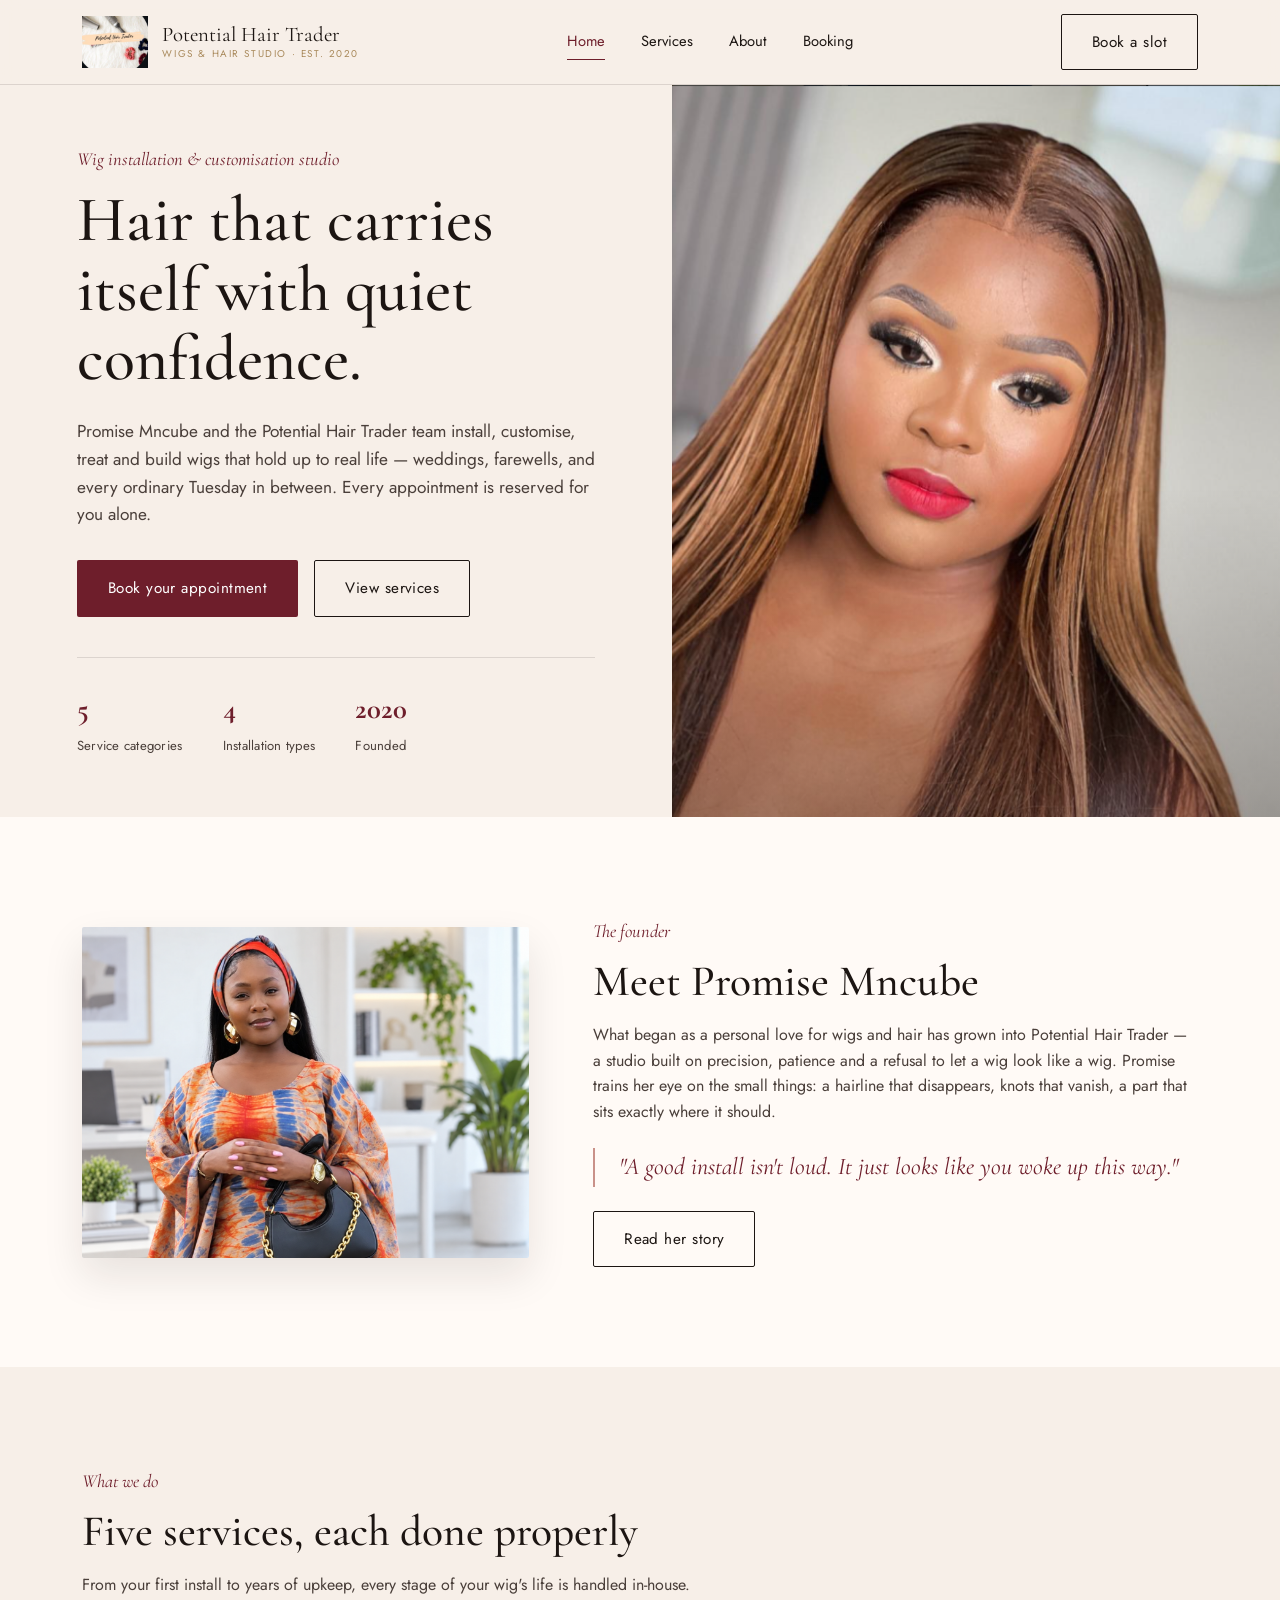
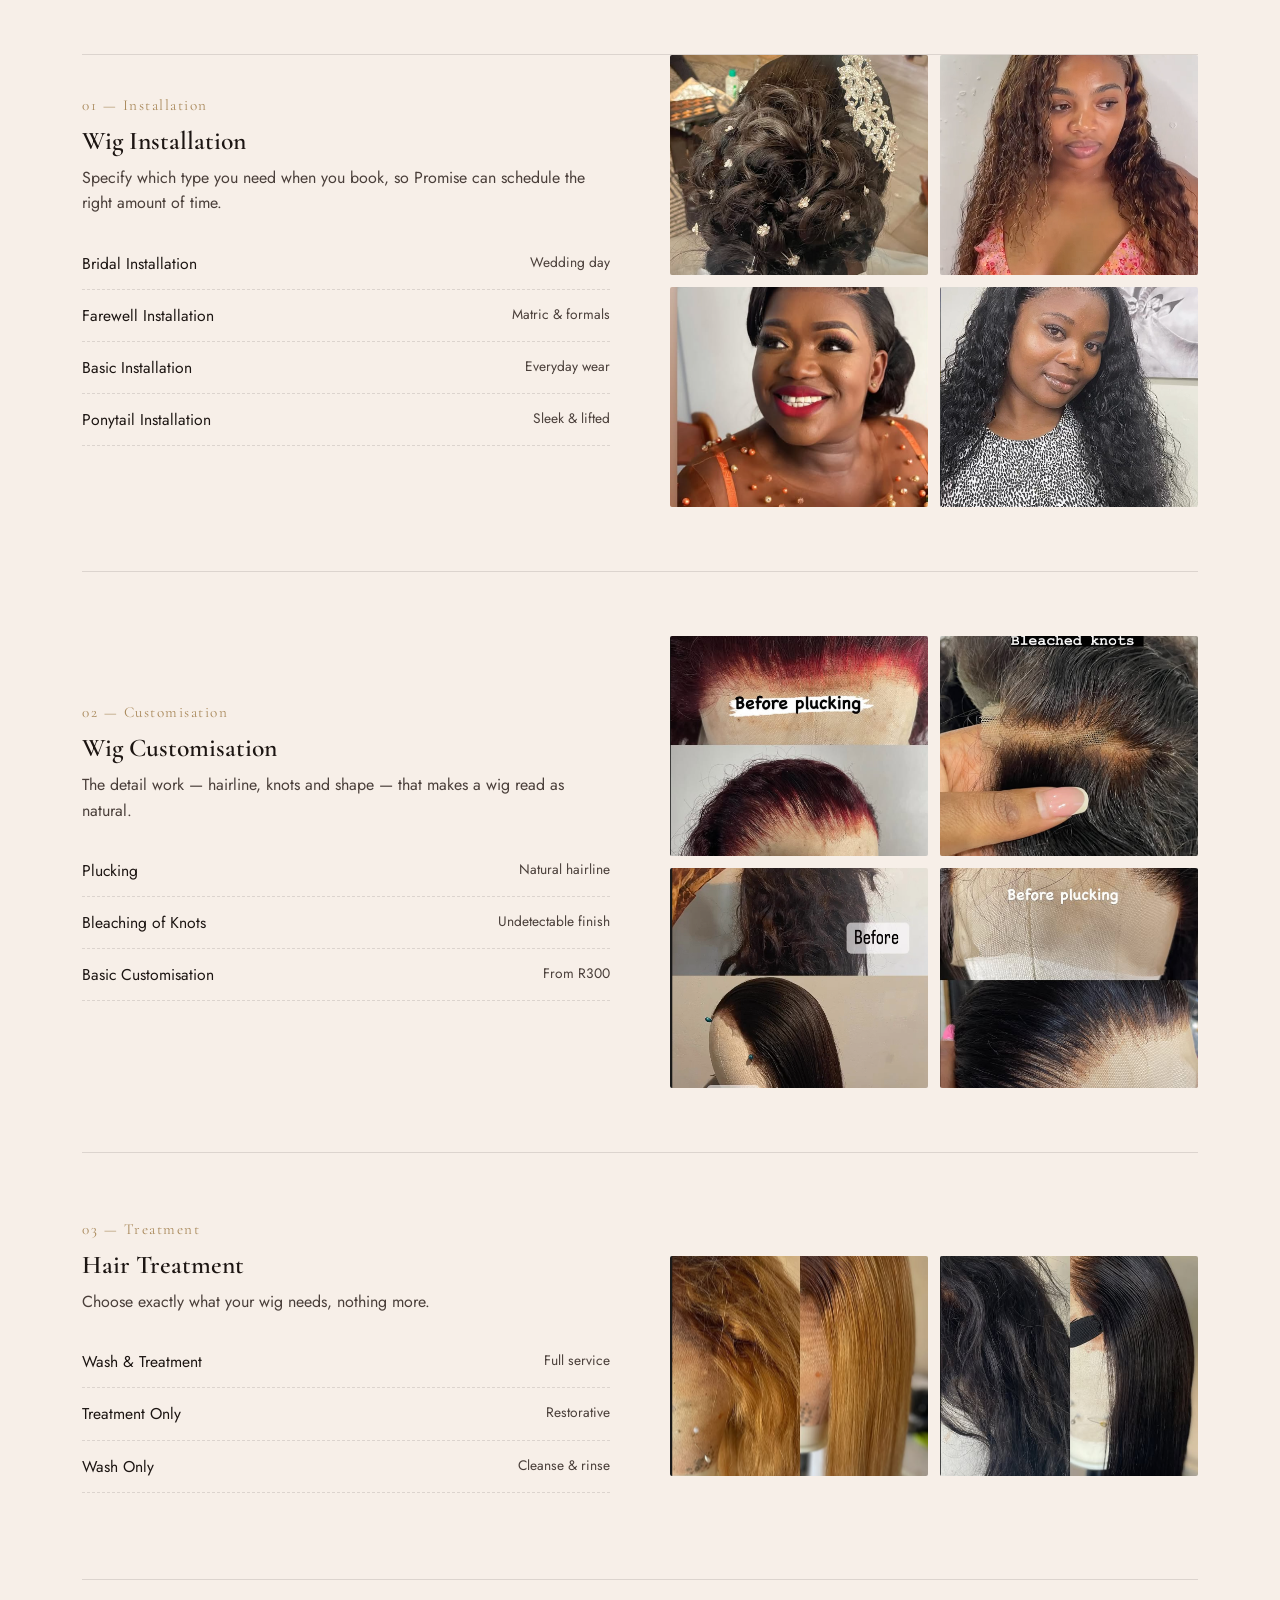
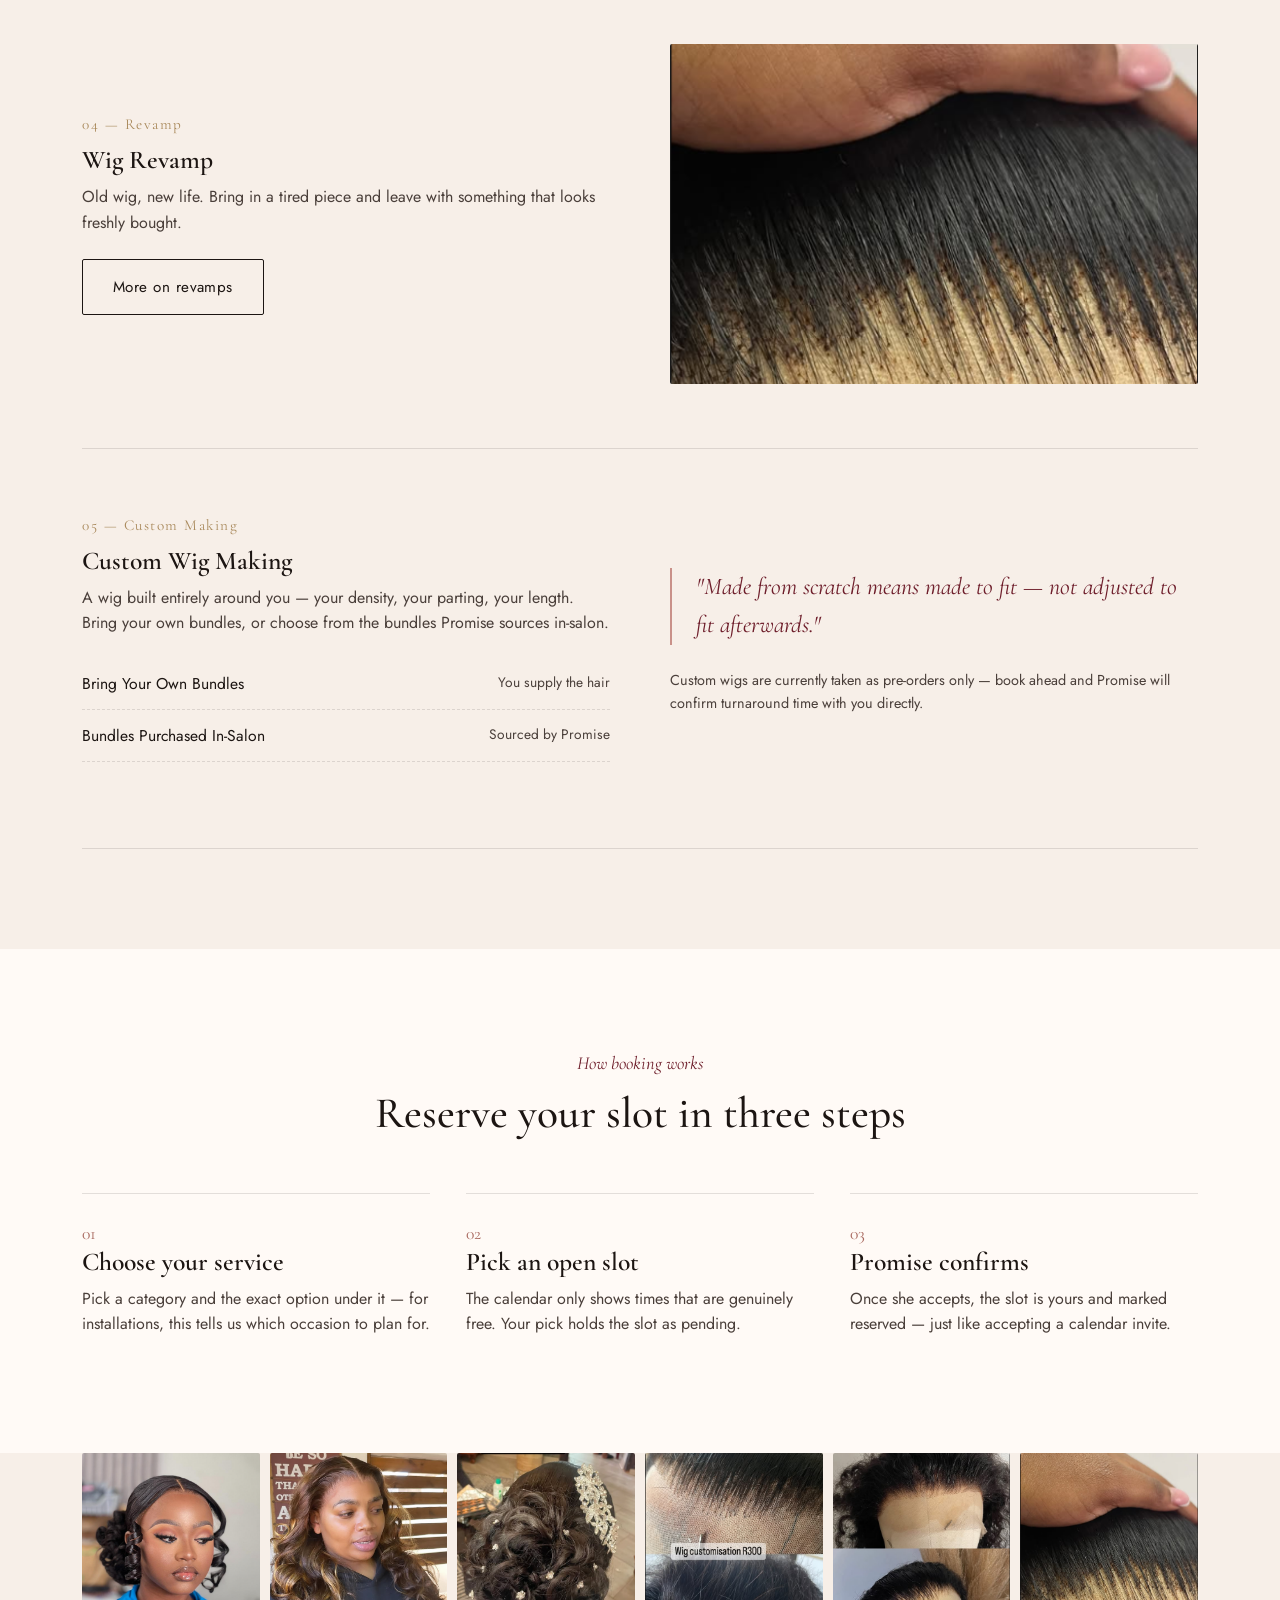
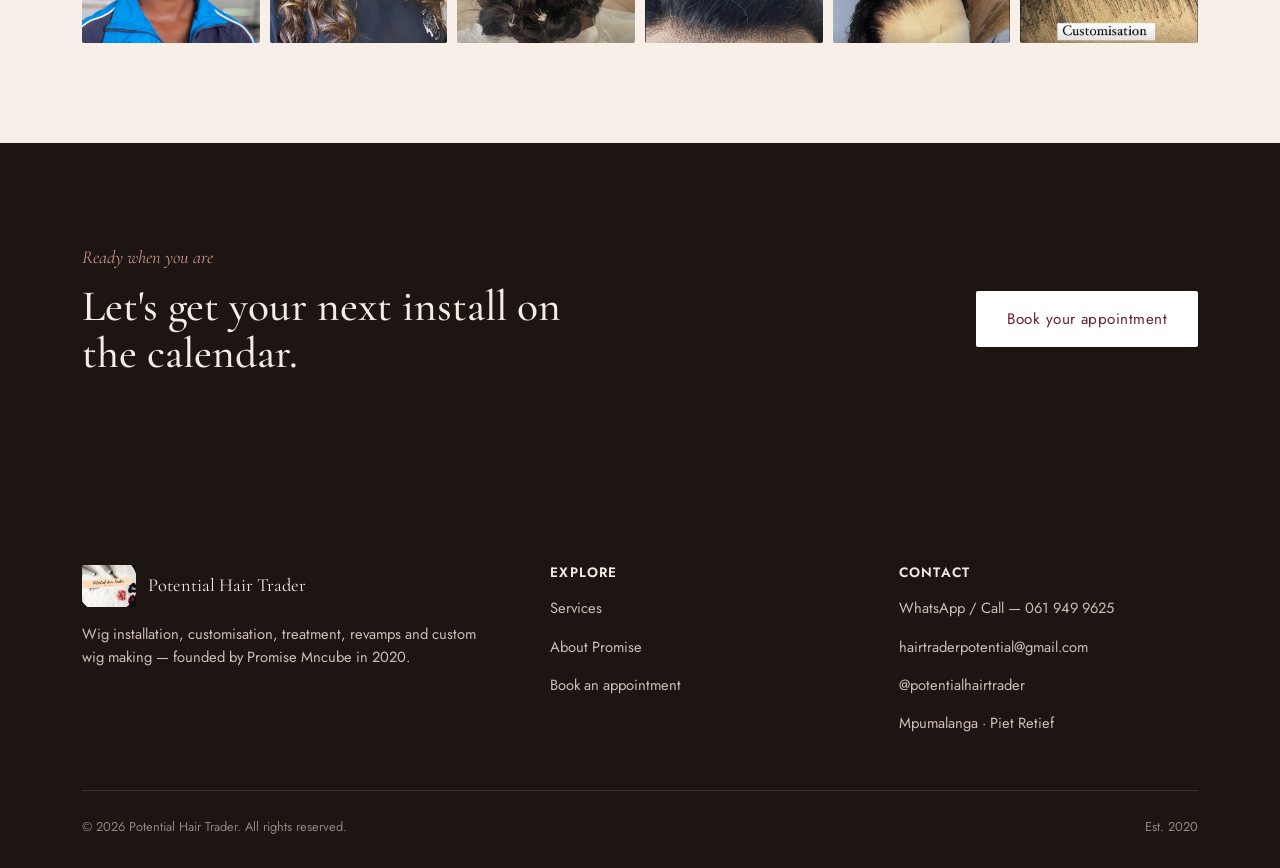
==== index.html @ 2f7d9b0c "Add files via upload" ====
<!DOCTYPE html>
<html lang="en">
<head>
<meta charset="UTF-8" />
<meta name="viewport" content="width=device-width, initial-scale=1.0" />
<title>Potential Hair Trader — Wig Installation &amp; Customisation</title>
<meta name="description" content="Potential Hair Trader is Promise Mncube's salon for wig installation, customisation, treatment, revamps and custom wig making. Book your slot online." />
<link rel="icon" href="favicon.ico" sizes="any" />
<link rel="icon" type="image/png" sizes="32x32" href="assets/images/favicon-32.png" />
<link rel="icon" type="image/png" sizes="16x16" href="assets/images/favicon-16.png" />
<link rel="icon" type="image/png" sizes="192x192" href="assets/images/icon-192.png" />
<link rel="apple-touch-icon" href="assets/images/apple-touch-icon.png" />
<meta name="theme-color" content="#f7efe8" />
<link rel="preconnect" href="https://fonts.googleapis.com">
<link rel="preconnect" href="https://fonts.gstatic.com" crossorigin>
<link href="https://fonts.googleapis.com/css2?family=Cormorant+Garamond:ital,wght@0,400;0,500;0,600;1,500&family=Jost:wght@300;400;500;600&display=swap" rel="stylesheet">
<link rel="stylesheet" href="css/style.css" />
</head>
<body>

<header class="site-header">
  <div class="container">
    <a href="index.html" class="brand">
      <img src="assets/images/logo.png" alt="Potential Hair Trader logo" />
      <span class="brand-text">Potential Hair Trader<small>WIGS &amp; HAIR STUDIO · EST. 2020</small></span>
    </a>
    <nav class="nav-links">
      <a href="index.html" class="active">Home</a>
      <a href="services.html">Services</a>
      <a href="about.html">About</a>
      <a href="booking.html">Booking</a>
    </nav>
    <div class="nav-cta">
      <a href="booking.html" class="btn btn-outline">Book a slot</a>
      <button class="nav-toggle" aria-label="Menu"><span></span><span></span><span></span></button>
    </div>
  </div>
</header>

<section class="hero" style="padding:0;">
  <div class="hero-copy">
    <span class="eyebrow">Wig installation &amp; customisation studio</span>
    <h1>Hair that carries itself with quiet confidence.</h1>
    <p>Promise Mncube and the Potential Hair Trader team install, customise, treat and build wigs that hold up to real life — weddings, farewells, and every ordinary Tuesday in between. Every appointment is reserved for you alone.</p>
    <div class="hero-actions">
      <a href="booking.html" class="btn btn-primary">Book your appointment</a>
      <a href="services.html" class="btn btn-outline">View services</a>
    </div>
    <div class="hero-stats">
      <div><strong>5</strong><span>Service categories</span></div>
      <div><strong>4</strong><span>Installation types</span></div>
      <div><strong>2020</strong><span>Founded</span></div>
    </div>
  </div>
  <div class="hero-media">
    <img src="assets/images/hero-glam.png" alt="Sleek balayage wig install by Potential Hair Trader" />
  </div>
</section>

<section class="band-panel">
  <div class="container about-teaser">
    <img src="assets/images/about-promise.png" alt="Promise Mncube, founder of Potential Hair Trader" />
    <div>
      <span class="eyebrow">The founder</span>
      <h2>Meet Promise Mncube</h2>
      <p>What began as a personal love for wigs and hair has grown into Potential Hair Trader — a studio built on precision, patience and a refusal to let a wig look like a wig. Promise trains her eye on the small things: a hairline that disappears, knots that vanish, a part that sits exactly where it should.</p>
      <p class="pull-quote">"A good install isn't loud. It just looks like you woke up this way."</p>
      <a href="about.html" class="btn btn-outline">Read her story</a>
    </div>
  </div>
</section>

<section class="band-cream">
  <div class="container">
    <div class="section-head">
      <span class="eyebrow">What we do</span>
      <h2>Five services, each done properly</h2>
      <p>From your first install to years of upkeep, every stage of your wig's life is handled in-house.</p>
    </div>

    <div class="service-row" style="padding-top:0;">
      <div>
        <span class="service-index">01 — Installation</span>
        <h3>Wig Installation</h3>
        <p>Specify which type you need when you book, so Promise can schedule the right amount of time.</p>
        <ul class="option-list">
          <li><span class="name">Bridal Installation</span><span class="note">Wedding day</span></li>
          <li><span class="name">Farewell Installation</span><span class="note">Matric &amp; formals</span></li>
          <li><span class="name">Basic Installation</span><span class="note">Everyday wear</span></li>
          <li><span class="name">Ponytail Installation</span><span class="note">Sleek &amp; lifted</span></li>
        </ul>
      </div>
      <div class="service-media">
        <img src="assets/images/bridal-1.png" alt="Bridal updo installation with pearl pins" />
        <img src="assets/images/basic-4.png" alt="Bridal-style side-swept curls" />
        <img src="assets/images/bridal-2.png" alt="Bridal installation finish" />
        <img src="assets/images/basic-2.png" alt="Dark curly wig install" />
      </div>
    </div>

    <div class="service-row reverse">
      <div>
        <span class="service-index">02 — Customisation</span>
        <h3>Wig Customisation</h3>
        <p>The detail work — hairline, knots and shape — that makes a wig read as natural.</p>
        <ul class="option-list">
          <li><span class="name">Plucking</span><span class="note">Natural hairline</span></li>
          <li><span class="name">Bleaching of Knots</span><span class="note">Undetectable finish</span></li>
          <li><span class="name">Basic Customisation</span><span class="note">From R300</span></li>
        </ul>
      </div>
      <div class="service-media">
        <img src="assets/images/plucking-2.png" alt="Before and after plucking" />
        <img src="assets/images/bleached-knots.png" alt="Bleached knots detail" />
        <img src="assets/images/customisation-1.png" alt="Wig customisation hairline" />
        <img src="assets/images/plucking-3.png" alt="Before and after plucking dark hair" />
      </div>
    </div>

    <div class="service-row">
      <div>
        <span class="service-index">03 — Treatment</span>
        <h3>Hair Treatment</h3>
        <p>Choose exactly what your wig needs, nothing more.</p>
        <ul class="option-list">
          <li><span class="name">Wash &amp; Treatment</span><span class="note">Full service</span></li>
          <li><span class="name">Treatment Only</span><span class="note">Restorative</span></li>
          <li><span class="name">Wash Only</span><span class="note">Cleanse &amp; rinse</span></li>
        </ul>
      </div>
      <div class="service-media">
        <img src="assets/images/treatment-1.png" alt="Wig treatment before and after, blonde" />
        <img src="assets/images/treatment-2.png" alt="Wig treatment before and after, dark" />
      </div>
    </div>

    <div class="service-row reverse">
      <div>
        <span class="service-index">04 — Revamp</span>
        <h3>Wig Revamp</h3>
        <p>Old wig, new life. Bring in a tired piece and leave with something that looks freshly bought.</p>
        <a href="services.html#revamp" class="btn btn-outline" style="margin-top:8px;">More on revamps</a>
      </div>
      <div class="service-media single">
        <img src="assets/images/customisation-3.png" alt="Wig revamp before and after" />
      </div>
    </div>

    <div class="service-row" style="border-bottom:1px solid var(--line);">
      <div>
        <span class="service-index">05 — Custom Making</span>
        <h3>Custom Wig Making</h3>
        <p>A wig built entirely around you — your density, your parting, your length. Bring your own bundles, or choose from the bundles Promise sources in-salon.</p>
        <ul class="option-list">
          <li><span class="name">Bring Your Own Bundles</span><span class="note">You supply the hair</span></li>
          <li><span class="name">Bundles Purchased In-Salon</span><span class="note">Sourced by Promise</span></li>
        </ul>
      </div>
      <div>
        <p class="pull-quote" style="margin-top:0;">"Made from scratch means made to fit — not adjusted to fit afterwards."</p>
        <p style="font-size:0.9rem;">Custom wigs are currently taken as pre-orders only — book ahead and Promise will confirm turnaround time with you directly.</p>
      </div>
    </div>
  </div>
</section>

<section class="band-panel">
  <div class="container">
    <div class="section-head center">
      <span class="eyebrow">How booking works</span>
      <h2>Reserve your slot in three steps</h2>
    </div>
    <div class="trio">
      <div class="trio-item">
        <span class="num">01</span>
        <h3>Choose your service</h3>
        <p>Pick a category and the exact option under it — for installations, this tells us which occasion to plan for.</p>
      </div>
      <div class="trio-item">
        <span class="num">02</span>
        <h3>Pick an open slot</h3>
        <p>The calendar only shows times that are genuinely free. Your pick holds the slot as pending.</p>
      </div>
      <div class="trio-item">
        <span class="num">03</span>
        <h3>Promise confirms</h3>
        <p>Once she accepts, the slot is yours and marked reserved — just like accepting a calendar invite.</p>
      </div>
    </div>
  </div>
</section>

<section class="band-cream" style="padding-top:0;">
  <div class="container">
    <div class="gallery-strip">
      <img src="assets/images/basic-3.png" alt="" />
      <img src="assets/images/basic-5.png" alt="" />
      <img src="assets/images/bridal-1.png" alt="" />
      <img src="assets/images/customisation-2.png" alt="" />
      <img src="assets/images/plucking-1.png" alt="" />
      <img src="assets/images/customisation-3.png" alt="" />
    </div>
  </div>
</section>

<section class="band-ink">
  <div class="container cta-band">
    <div>
      <span class="eyebrow" style="color:var(--rose);">Ready when you are</span>
      <h2 style="max-width:520px;">Let's get your next install on the calendar.</h2>
    </div>
    <a href="booking.html" class="btn btn-light">Book your appointment</a>
  </div>
</section>

<footer class="site-footer">
  <div class="container">
    <div class="footer-grid">
      <div>
        <div class="footer-brand">
          <img src="assets/images/logo.png" alt="Potential Hair Trader logo" />
          <span style="font-family:var(--font-display); font-size:1.15rem; color:#f4ece5;">Potential Hair Trader</span>
        </div>
        <p>Wig installation, customisation, treatment, revamps and custom wig making — founded by Promise Mncube in 2020.</p>
      </div>
      <div>
        <h4>Explore</h4>
        <p><a href="services.html">Services</a></p>
        <p><a href="about.html">About Promise</a></p>
        <p><a href="booking.html">Book an appointment</a></p>
      </div>
      <div>
        <h4>Contact</h4>
        <p><a href="https://wa.me/27619499625" target="_blank" rel="noopener">WhatsApp / Call — 061 949 9625</a></p>
        <p><a href="mailto:hairtraderpotential@gmail.com">hairtraderpotential@gmail.com</a></p>
        <p><a href="https://instagram.com/potentialhairtrader" target="_blank" rel="noopener">@potentialhairtrader</a></p>
        <p>Mpumalanga · Piet Retief</p>
      </div>
    </div>
    <div class="footer-bottom">
      <span>&copy; 2026 Potential Hair Trader. All rights reserved.</span>
      <span>Est. 2020</span>
    </div>
  </div>
</footer>

<script src="js/services-data.js"></script>
<script src="js/main.js"></script>
</body>
</html>
---- css/style.css ----
/* ==========================================================================
   Potential Hair Trader — Stylesheet
   Palette: warm rosewood ivory, near-black ink, dusty rose, deep wine, muted gold
   Type: Cormorant Garamond (display) + Jost (body/UI)
   ========================================================================== */

:root {
  --ink: #1c1512;
  --ink-soft: #4a3f3a;
  --cream: #f7efe8;
  --panel: #fffaf6;
  --rose: #c99189;
  --rose-deep: #a9695f;
  --wine: #6e1e2b;
  --wine-deep: #551620;
  --gold: #a9895b;
  --line: rgba(28, 21, 18, 0.12);
  --shadow: 0 18px 40px rgba(28, 21, 18, 0.1);

  --font-display: "Cormorant Garamond", "Georgia", serif;
  --font-body: "Jost", "Helvetica Neue", Arial, sans-serif;

  --max: 1180px;
}

* { box-sizing: border-box; }

html { scroll-behavior: smooth; }

body {
  margin: 0;
  background: var(--cream);
  color: var(--ink);
  font-family: var(--font-body);
  font-size: 16px;
  line-height: 1.6;
  -webkit-font-smoothing: antialiased;
}

img { max-width: 100%; display: block; }

a { color: inherit; text-decoration: none; }

h1, h2, h3, h4 {
  font-family: var(--font-display);
  font-weight: 600;
  line-height: 1.08;
  margin: 0 0 0.4em;
  color: var(--ink);
}

h1 { font-size: clamp(2.6rem, 5vw, 4.4rem); font-weight: 500; }
h2 { font-size: clamp(2rem, 3.4vw, 2.9rem); font-weight: 500; }
h3 { font-size: clamp(1.4rem, 2vw, 1.7rem); }

p { margin: 0 0 1em; color: var(--ink-soft); max-width: 62ch; }

.container {
  max-width: var(--max);
  margin: 0 auto;
  padding: 0 32px;
}

.eyebrow {
  font-family: var(--font-display);
  font-style: italic;
  font-size: 1.15rem;
  color: var(--wine);
  margin: 0 0 0.6em;
  display: block;
}

.btn {
  display: inline-flex;
  align-items: center;
  gap: 10px;
  padding: 15px 30px;
  border-radius: 2px;
  font-family: var(--font-body);
  font-size: 0.95rem;
  letter-spacing: 0.03em;
  border: 1px solid transparent;
  cursor: pointer;
  transition: background 0.25s ease, color 0.25s ease, border-color 0.25s ease, transform 0.2s ease;
}
.btn-primary {
  background: var(--wine);
  color: #fff;
}
.btn-primary:hover { background: var(--wine-deep); transform: translateY(-1px); }
.btn-outline {
  background: transparent;
  color: var(--ink);
  border-color: var(--ink);
}
.btn-outline:hover { background: var(--ink); color: #fff; }
.btn-light {
  background: #fff;
  color: var(--wine);
}
.btn-light:hover { background: var(--rose); color: #fff; }
.btn:disabled { opacity: 0.45; cursor: not-allowed; transform: none; }

/* ---------- Header ---------- */
.site-header {
  position: sticky;
  top: 0;
  z-index: 50;
  background: rgba(247, 239, 232, 0.92);
  backdrop-filter: blur(10px);
  border-bottom: 1px solid var(--line);
}
.site-header .container {
  display: flex;
  align-items: center;
  justify-content: space-between;
  height: 84px;
}
.brand {
  display: flex;
  align-items: center;
  gap: 14px;
}
.brand img { height: 52px; width: auto; }
.brand-text {
  font-family: var(--font-display);
  font-size: 1.3rem;
  color: var(--ink);
  line-height: 1.1;
}
.brand-text small {
  display: block;
  font-family: var(--font-body);
  font-size: 0.62rem;
  letter-spacing: 0.16em;
  color: var(--gold);
  margin-top: 2px;
}
.nav-links {
  display: flex;
  align-items: center;
  gap: 36px;
  font-size: 0.92rem;
}
.nav-links a { position: relative; padding: 6px 0; }
.nav-links a::after {
  content: "";
  position: absolute;
  left: 0; right: 0; bottom: 0;
  height: 1px;
  background: var(--wine);
  transform: scaleX(0);
  transform-origin: left;
  transition: transform 0.25s ease;
}
.nav-links a:hover::after,
.nav-links a.active::after { transform: scaleX(1); }
.nav-links a.active { color: var(--wine); }
.nav-cta { display: flex; align-items: center; gap: 18px; }
.nav-toggle {
  display: none;
  background: none;
  border: none;
  cursor: pointer;
  padding: 6px;
}
.nav-toggle span {
  display: block;
  width: 26px;
  height: 2px;
  background: var(--ink);
  margin: 6px 0;
}

/* ---------- Hero ---------- */
.hero {
  display: grid;
  grid-template-columns: 1.05fr 0.95fr;
  align-items: stretch;
  min-height: 640px;
}
.hero-copy {
  display: flex;
  flex-direction: column;
  justify-content: center;
  padding: 60px 6vw;
}
.hero-copy p { font-size: 1.08rem; }
.hero-actions { display: flex; gap: 16px; margin-top: 14px; flex-wrap: wrap; }
.hero-media { position: relative; overflow: hidden; }
.hero-media img { width: 100%; height: 100%; object-fit: cover; min-height: 360px; }
.hero-media::after {
  content: "";
  position: absolute; inset: 0;
  background: linear-gradient(180deg, rgba(28,21,18,0) 55%, rgba(28,21,18,0.35) 100%);
}
.hero-stats {
  display: flex;
  gap: 40px;
  margin-top: 40px;
  padding-top: 28px;
  border-top: 1px solid var(--line);
}
.hero-stats div strong {
  display: block;
  font-family: var(--font-display);
  font-size: 1.8rem;
  color: var(--wine);
}
.hero-stats div span { font-size: 0.82rem; color: var(--ink-soft); letter-spacing: 0.02em; }

/* ---------- Sections ---------- */
section { padding: 100px 0; }
.section-head { max-width: 640px; margin-bottom: 56px; }
.section-head.center { margin-left: auto; margin-right: auto; text-align: center; }

.band-cream { background: var(--cream); }
.band-panel { background: var(--panel); }
.band-ink { background: var(--ink); color: #f4ece5; }
.band-ink h2, .band-ink h3, .band-ink .eyebrow { color: #f4ece5; }
.band-ink p { color: #cdbfb7; }

/* ---------- About teaser (home) ---------- */
.about-teaser {
  display: grid;
  grid-template-columns: 0.85fr 1.15fr;
  gap: 64px;
  align-items: center;
}
.about-teaser img {
  border-radius: 2px;
  box-shadow: var(--shadow);
}
.pull-quote {
  font-family: var(--font-display);
  font-style: italic;
  font-size: 1.5rem;
  color: var(--wine);
  border-left: 2px solid var(--rose);
  padding-left: 24px;
  margin: 24px 0;
}
.signature { font-family: var(--font-display); font-size: 1.4rem; margin-top: 20px; }
.signature small { display: block; font-family: var(--font-body); font-size: 0.78rem; letter-spacing: 0.08em; color: var(--gold); margin-top: 4px; }

/* ---------- Services listing (editorial rows) ---------- */
.service-row {
  display: grid;
  grid-template-columns: 1fr 1fr;
  gap: 60px;
  align-items: center;
  padding: 64px 0;
  border-top: 1px solid var(--line);
}
.service-row:last-child { border-bottom: 1px solid var(--line); }
.service-row.reverse .service-media { order: 2; }
.service-media {
  display: grid;
  grid-template-columns: repeat(2, 1fr);
  gap: 12px;
}
.service-media img {
  width: 100%;
  height: 220px;
  object-fit: cover;
  border-radius: 2px;
}
.service-media.single img { height: 340px; grid-column: 1 / -1; }
.service-index {
  font-family: var(--font-display);
  font-size: 0.95rem;
  color: var(--gold);
  letter-spacing: 0.1em;
  margin-bottom: 10px;
  display: block;
}
.option-list { margin: 22px 0; padding: 0; list-style: none; }
.option-list li {
  display: flex;
  justify-content: space-between;
  gap: 20px;
  padding: 13px 0;
  border-bottom: 1px dashed var(--line);
  font-size: 0.98rem;
}
.option-list li span.name { color: var(--ink); }
.option-list li span.note { color: var(--ink-soft); font-size: 0.86rem; text-align: right; }

/* ---------- Cards (process / why us) ---------- */
.trio {
  display: grid;
  grid-template-columns: repeat(3, 1fr);
  gap: 36px;
}
.trio-item { padding-top: 26px; border-top: 1px solid var(--line); }
.trio-item .num { font-family: var(--font-display); font-size: 1.1rem; color: var(--rose-deep); }

/* ---------- Gallery strip ---------- */
.gallery-strip {
  display: grid;
  grid-template-columns: repeat(6, 1fr);
  gap: 10px;
}
.gallery-strip img { height: 190px; width: 100%; object-fit: cover; border-radius: 2px; }

/* ---------- CTA band ---------- */
.cta-band {
  display: flex;
  align-items: center;
  justify-content: space-between;
  gap: 30px;
  flex-wrap: wrap;
}

/* ---------- Footer ---------- */
.site-footer { background: var(--ink); color: #cdbfb7; padding: 70px 0 30px; }
.footer-grid {
  display: grid;
  grid-template-columns: 1.4fr 1fr 1fr;
  gap: 50px;
  padding-bottom: 40px;
  border-bottom: 1px solid rgba(244,236,229,0.12);
}
.footer-grid h4 { color: #f4ece5; font-size: 0.85rem; letter-spacing: 0.08em; text-transform: uppercase; font-family: var(--font-body); margin-bottom: 18px; }
.footer-grid a, .footer-grid p { color: #cdbfb7; font-size: 0.92rem; }
.footer-brand { display: flex; align-items: center; gap: 12px; margin-bottom: 16px; }
.footer-brand img { height: 42px; }
.footer-bottom { display: flex; justify-content: space-between; padding-top: 26px; font-size: 0.8rem; color: #93857e; flex-wrap: wrap; gap: 10px; }

/* ---------- Page hero (inner pages) ---------- */
.page-hero {
  padding: 70px 0 50px;
  border-bottom: 1px solid var(--line);
}
.breadcrumb { font-size: 0.85rem; color: var(--gold); margin-bottom: 14px; }

/* ---------- Booking ---------- */
.booking-grid {
  display: grid;
  grid-template-columns: 340px 1fr;
  gap: 50px;
  align-items: flex-start;
}
.booking-panel {
  background: var(--panel);
  border: 1px solid var(--line);
  border-radius: 3px;
  padding: 30px;
  position: sticky;
  top: 110px;
}
.booking-panel h3 { margin-bottom: 6px; }
.field { margin-bottom: 20px; }
.field label {
  display: block;
  font-size: 0.78rem;
  letter-spacing: 0.06em;
  text-transform: uppercase;
  color: var(--ink-soft);
  margin-bottom: 8px;
}
.field select,
.field input,
.field textarea {
  width: 100%;
  padding: 12px 14px;
  border: 1px solid var(--line);
  border-radius: 2px;
  background: #fff;
  font-family: var(--font-body);
  font-size: 0.95rem;
  color: var(--ink);
}
.field textarea { resize: vertical; min-height: 80px; }
.field small.hint { display: block; margin-top: 6px; color: var(--ink-soft); font-size: 0.8rem; }

.summary-box {
  margin-top: 22px;
  padding: 18px;
  background: var(--cream);
  border-radius: 2px;
  font-size: 0.9rem;
}
.summary-box div { display: flex; justify-content: space-between; padding: 5px 0; }
.summary-box div span:first-child { color: var(--ink-soft); }

.calendar-head {
  display: flex;
  align-items: center;
  justify-content: space-between;
  margin-bottom: 22px;
}
.calendar-nav { display: flex; gap: 8px; }
.icon-btn {
  width: 38px; height: 38px;
  border: 1px solid var(--line);
  background: #fff;
  border-radius: 50%;
  cursor: pointer;
  font-size: 1rem;
  display: flex; align-items: center; justify-content: center;
}
.icon-btn:hover { background: var(--ink); color: #fff; }

.day-strip {
  display: grid;
  grid-template-columns: repeat(7, 1fr);
  gap: 10px;
  margin-bottom: 30px;
}
.day-chip {
  border: 1px solid var(--line);
  background: #fff;
  border-radius: 3px;
  padding: 12px 6px;
  text-align: center;
  cursor: pointer;
  font-size: 0.85rem;
  transition: all 0.15s ease;
}
.day-chip .dow { display: block; font-size: 0.7rem; color: var(--ink-soft); text-transform: uppercase; letter-spacing: 0.05em; }
.day-chip .dom { display: block; font-family: var(--font-display); font-size: 1.3rem; margin-top: 4px; }
.day-chip.selected { border-color: var(--wine); background: var(--wine); color: #fff; }
.day-chip.selected .dow { color: #eccfc9; }
.day-chip.disabled { opacity: 0.35; cursor: not-allowed; }

.slot-grid {
  display: grid;
  grid-template-columns: repeat(auto-fill, minmax(120px, 1fr));
  gap: 12px;
}
.slot {
  border: 1px solid var(--line);
  background: #fff;
  border-radius: 2px;
  padding: 13px 10px;
  text-align: center;
  font-size: 0.9rem;
  cursor: pointer;
  transition: all 0.15s ease;
}
.slot:hover:not(.taken):not(.selected) { border-color: var(--wine); }
.slot.selected { background: var(--wine); border-color: var(--wine); color: #fff; }
.slot.taken {
  background: #f1e8e2;
  color: #b7a89f;
  text-decoration: line-through;
  cursor: not-allowed;
  border-style: dashed;
}
.slot.pending {
  border-color: var(--gold);
  color: var(--gold);
  cursor: not-allowed;
}
.legend { display: flex; gap: 22px; margin-top: 20px; font-size: 0.82rem; color: var(--ink-soft); flex-wrap: wrap; }
.legend span { display: inline-flex; align-items: center; gap: 7px; }
.legend i { width: 12px; height: 12px; border-radius: 2px; display: inline-block; border: 1px solid var(--line); }
.legend i.free { background: #fff; }
.legend i.chosen { background: var(--wine); border-color: var(--wine); }
.legend i.busy { background: #f1e8e2; border-style: dashed; }
.legend i.wait { border-color: var(--gold); }

.form-msg {
  margin-top: 18px;
  padding: 14px 16px;
  border-radius: 2px;
  font-size: 0.9rem;
  display: none;
}
.form-msg.show { display: block; }
.form-msg.ok { background: #e9f3e9; color: #2e5c2e; }
.form-msg.err { background: #fbe9ea; color: #8a2b31; }
.form-msg.info { background: var(--cream); color: var(--ink-soft); }

/* ---------- Admin ---------- */
.admin-wrap { max-width: 760px; margin: 0 auto; }
.login-card {
  background: var(--panel);
  border: 1px solid var(--line);
  padding: 40px;
  border-radius: 3px;
  max-width: 420px;
  margin: 60px auto;
}
.request-card {
  background: var(--panel);
  border: 1px solid var(--line);
  border-radius: 3px;
  padding: 22px 26px;
  margin-bottom: 18px;
  display: grid;
  grid-template-columns: 1fr auto;
  gap: 14px;
  align-items: center;
}
.request-card .meta { font-size: 0.88rem; color: var(--ink-soft); }
.request-card h4 { margin-bottom: 4px; }
.status-pill {
  display: inline-block;
  padding: 4px 12px;
  border-radius: 20px;
  font-size: 0.72rem;
  letter-spacing: 0.05em;
  text-transform: uppercase;
}
.status-pill.pending { background: #fbf1de; color: #8a6a1f; }
.status-pill.confirmed { background: #e5f2e6; color: #2e6a35; }
.status-pill.declined { background: #f6e4e4; color: #8a2b31; }
.request-actions { display: flex; gap: 10px; }
.request-actions button {
  padding: 9px 16px;
  border-radius: 2px;
  border: 1px solid var(--line);
  background: #fff;
  cursor: pointer;
  font-family: var(--font-body);
  font-size: 0.85rem;
}
.request-actions .accept { background: var(--wine); color: #fff; border-color: var(--wine); }
.request-actions .decline:hover { background: #f6e4e4; }
.empty-state {
  text-align: center;
  padding: 70px 20px;
  color: var(--ink-soft);
}
.block-form {
  display: flex;
  gap: 12px;
  flex-wrap: wrap;
  align-items: flex-end;
  background: var(--panel);
  border: 1px solid var(--line);
  padding: 22px;
  border-radius: 3px;
  margin-bottom: 40px;
}
.block-form .field { margin-bottom: 0; flex: 1; min-width: 140px; }

.tab-bar { display: flex; gap: 6px; margin-bottom: 30px; border-bottom: 1px solid var(--line); }
.tab-btn {
  padding: 12px 20px;
  background: none;
  border: none;
  cursor: pointer;
  font-family: var(--font-body);
  font-size: 0.92rem;
  color: var(--ink-soft);
  border-bottom: 2px solid transparent;
  margin-bottom: -1px;
}
.tab-btn.active { color: var(--wine); border-color: var(--wine); }

/* ---------- Responsive ---------- */
@media (max-width: 960px) {
  .hero { grid-template-columns: 1fr; }
  .hero-media { min-height: 320px; }
  .about-teaser { grid-template-columns: 1fr; }
  .service-row { grid-template-columns: 1fr; gap: 30px; }
  .service-row.reverse .service-media { order: 0; }
  .trio { grid-template-columns: 1fr; }
  .gallery-strip { grid-template-columns: repeat(3, 1fr); }
  .footer-grid { grid-template-columns: 1fr; gap: 30px; }
  .booking-grid { grid-template-columns: 1fr; }
  .booking-panel { position: static; }
}
@media (max-width: 720px) {
  .nav-links, .nav-cta .btn-outline { display: none; }
  .nav-toggle { display: block; }
  .site-header.open .nav-links {
    display: flex;
    flex-direction: column;
    position: absolute;
    top: 84px; left: 0; right: 0;
    background: var(--cream);
    padding: 20px 32px 30px;
    border-bottom: 1px solid var(--line);
    gap: 18px;
  }
  section { padding: 64px 0; }
  .gallery-strip { grid-template-columns: repeat(2, 1fr); }
  .day-strip { grid-template-columns: repeat(4, 1fr); }
}

/* ---------- Availability + confirmation additions ---------- */
.day-chip .avail { display:block; font-size:0.66rem; margin-top:4px; color:var(--rose-deep); min-height:1em; letter-spacing:0.02em; }
.day-chip.selected .avail { color:#eccfc9; }
.day-chip.disabled .avail { color:var(--ink-soft); }
.confirm-shell { max-width: 640px; margin: 0 auto; }
.confirm-actions { display:flex; flex-wrap:wrap; gap:12px; justify-content:center; margin-top:24px; }
@media print {
  .site-header, .site-footer, .page-hero, .confirm-actions, #connectionBanner { display:none !important; }
  body { background:#fff; }
}
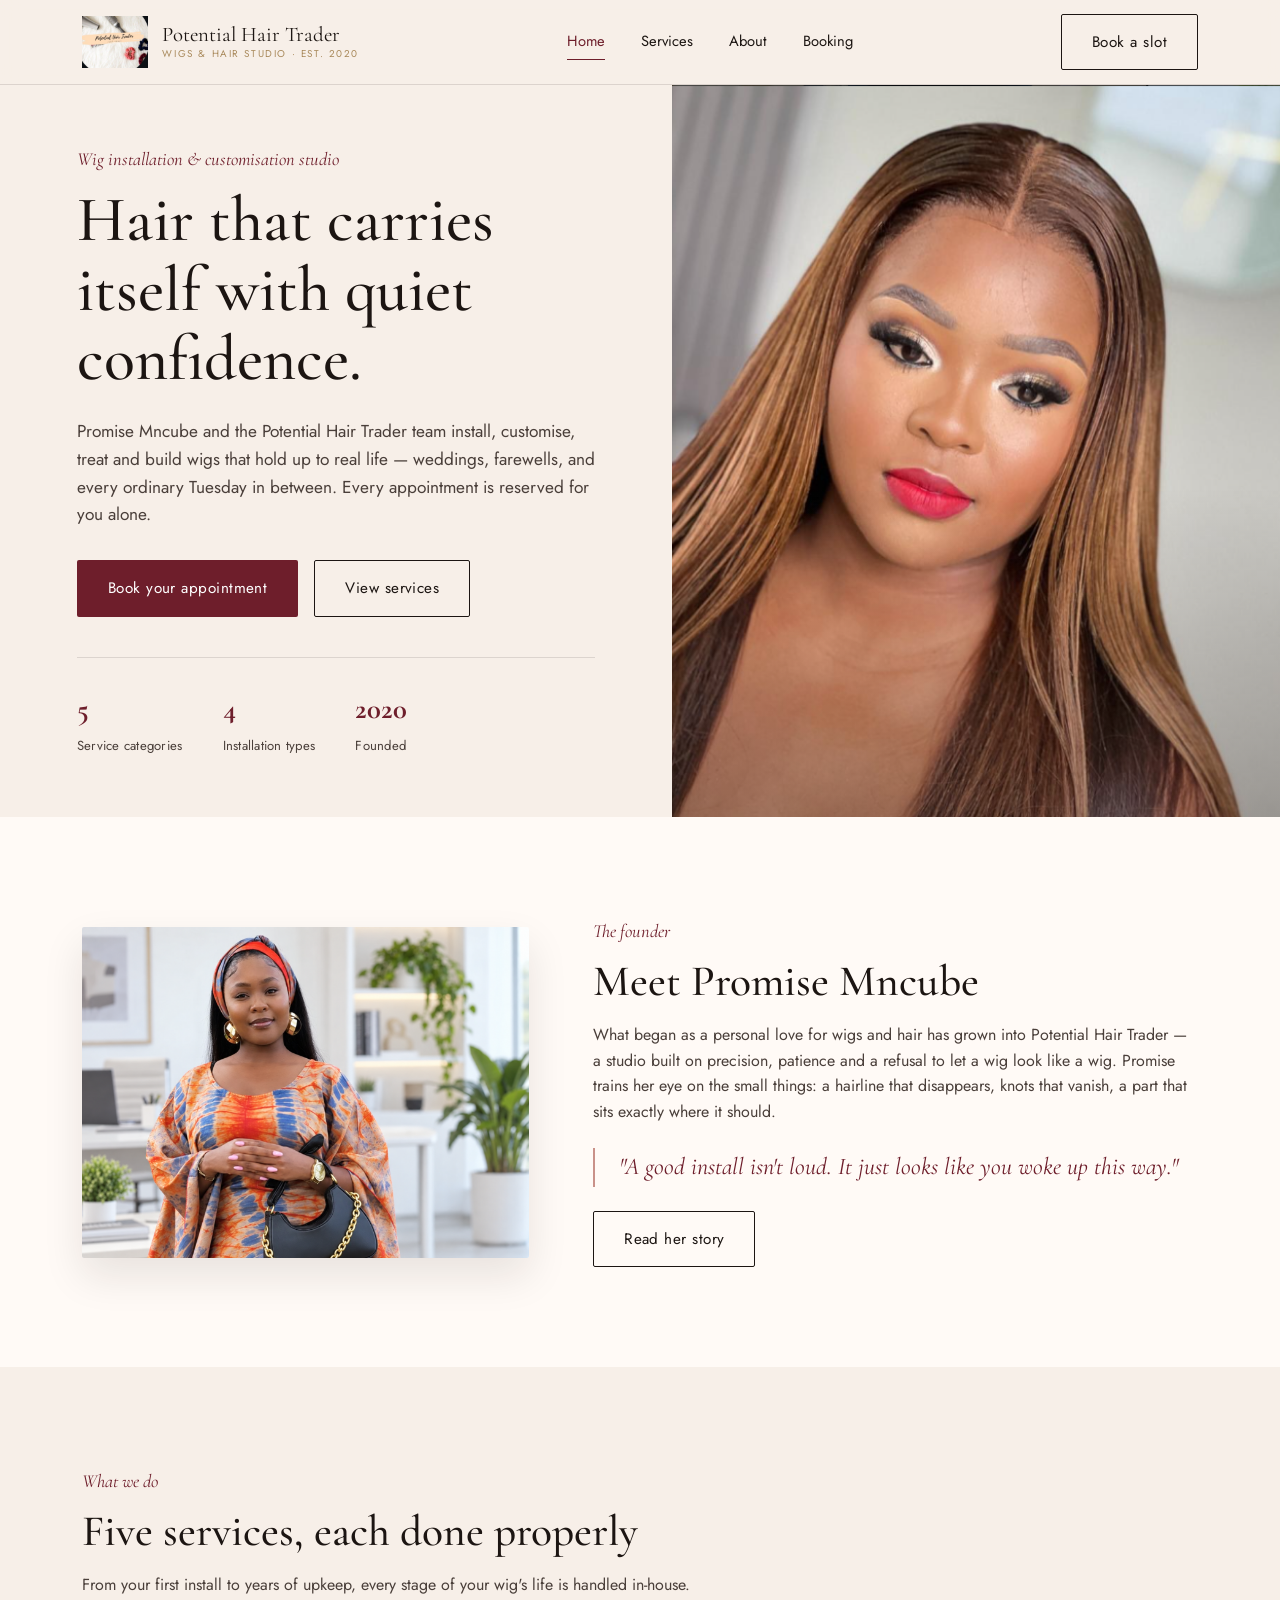
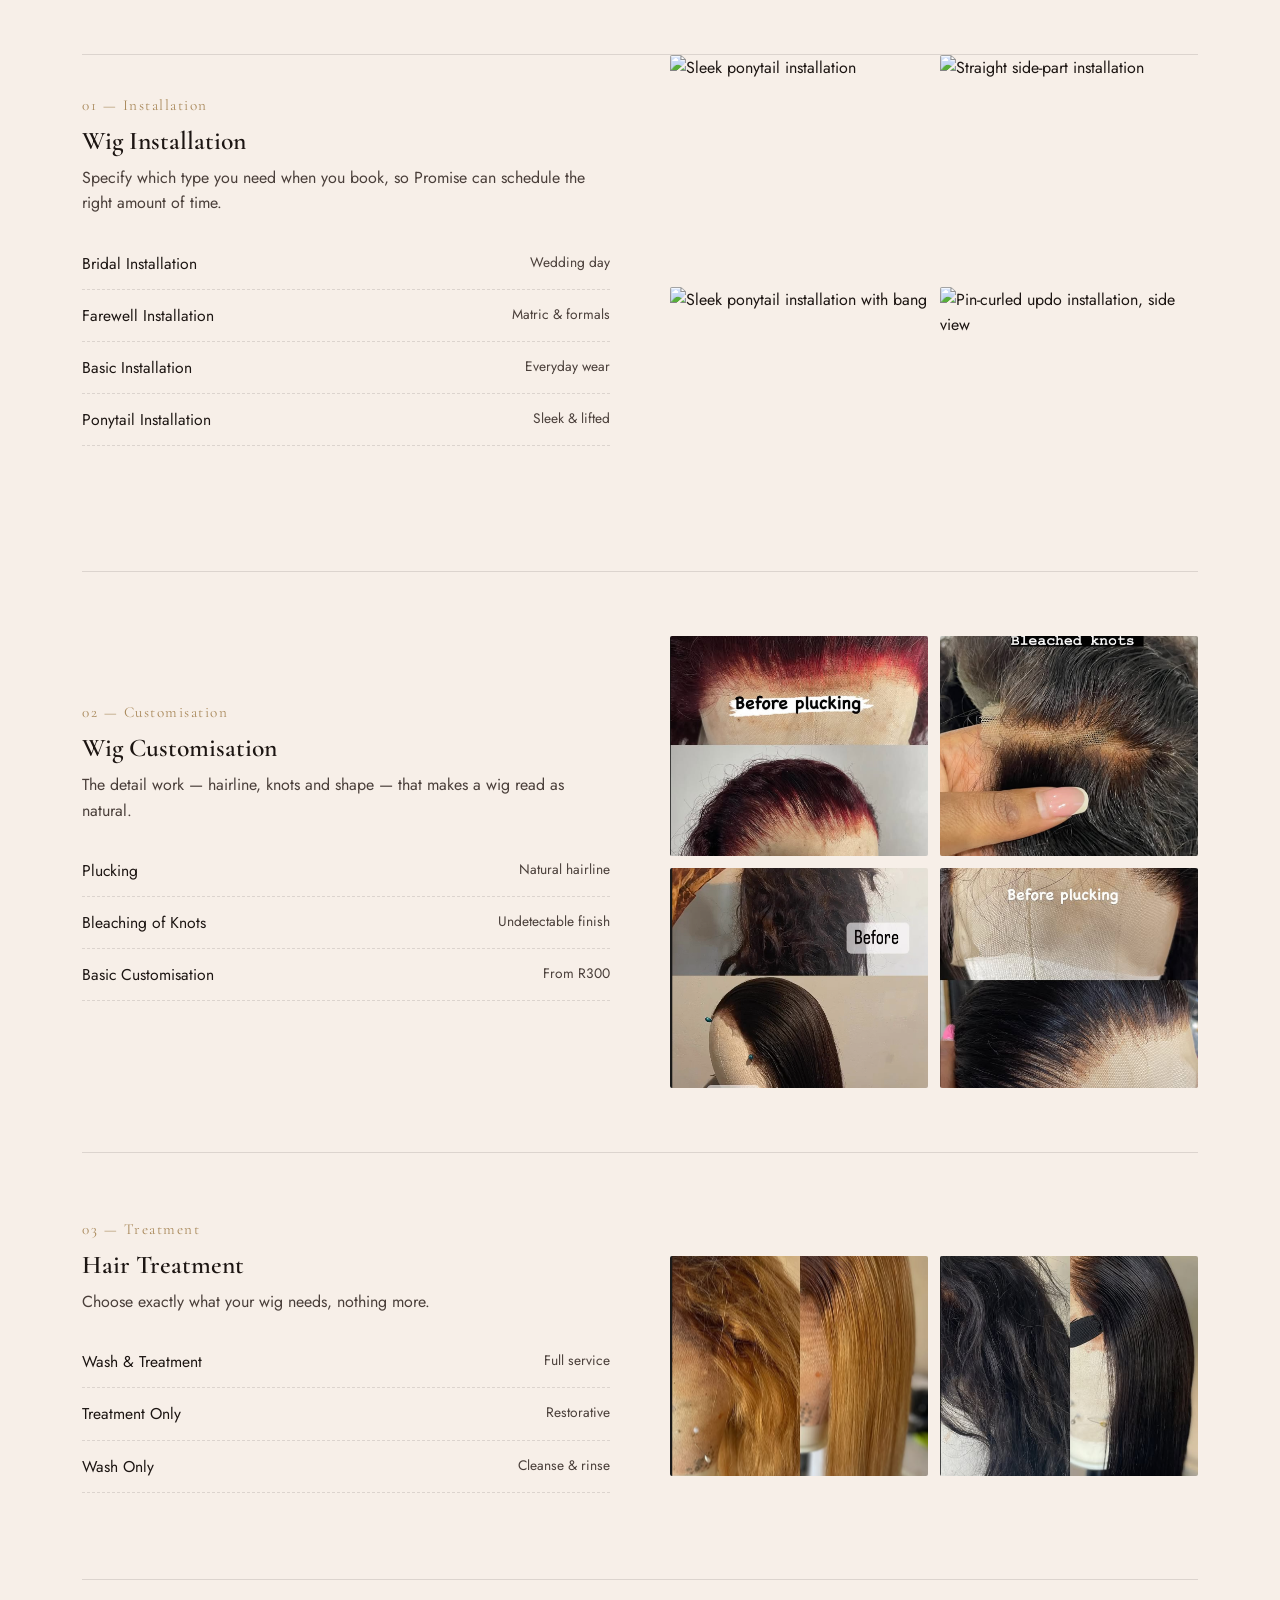
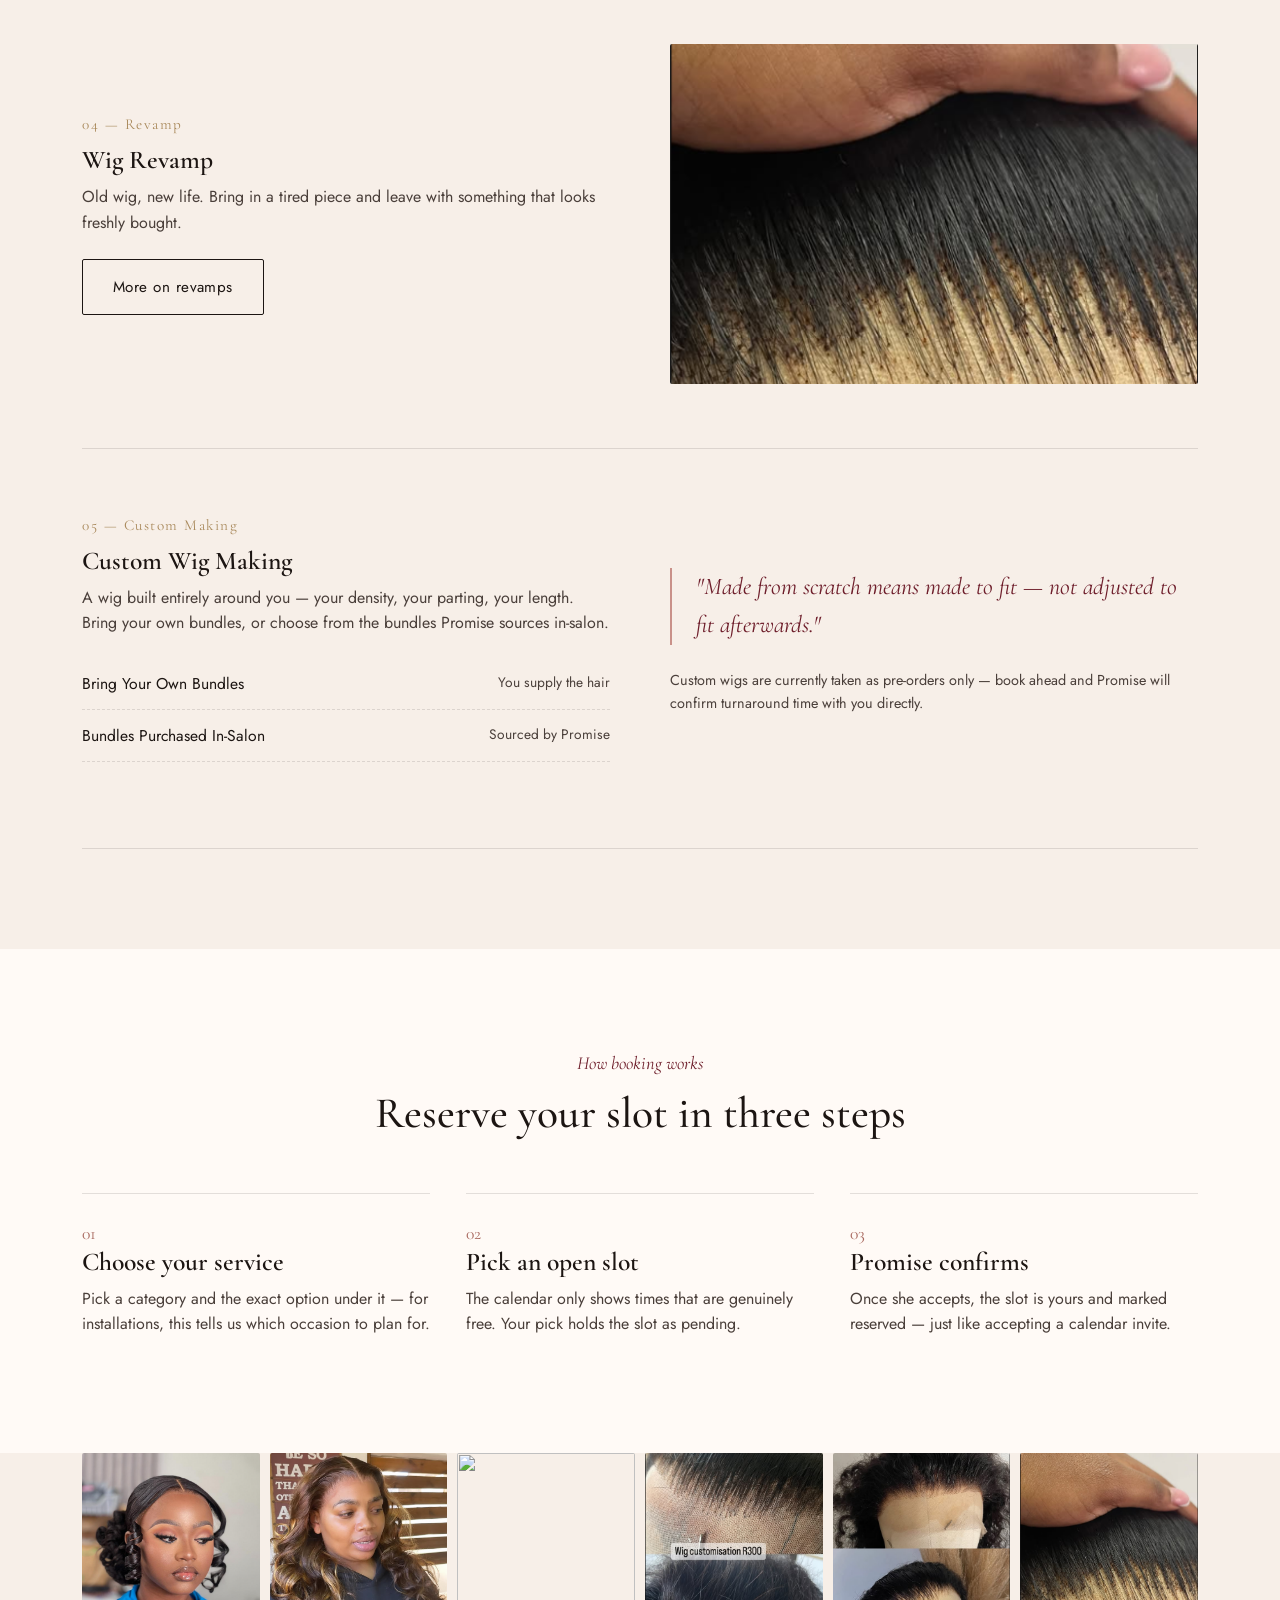
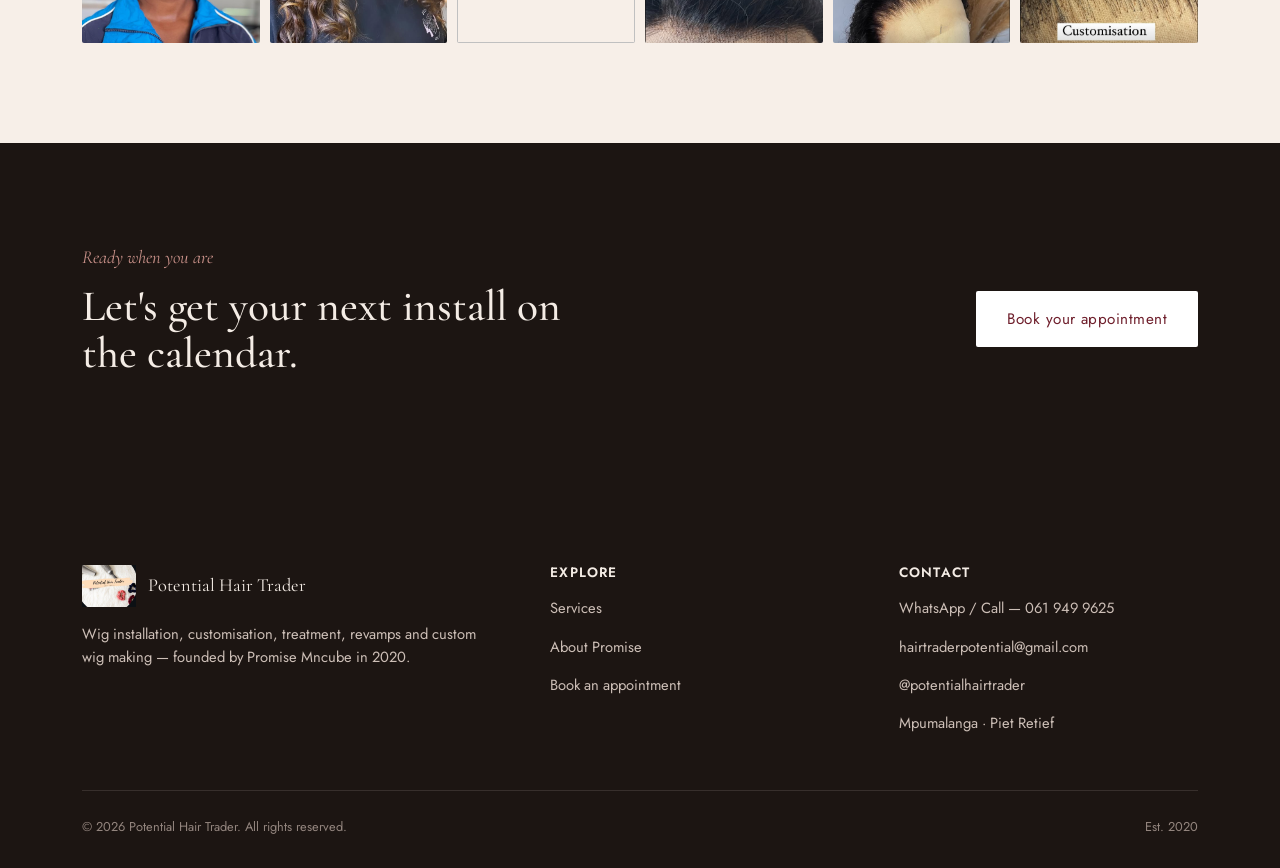
==== commit 713ed32d: "Update index.html" ====
--- a/index.html
+++ b/index.html
@@ -91,10 +91,10 @@
         </ul>
       </div>
       <div class="service-media">
-        <img src="assets/images/bridal-1.png" alt="Bridal updo installation with pearl pins" />
-        <img src="assets/images/basic-4.png" alt="Bridal-style side-swept curls" />
-        <img src="assets/images/bridal-2.png" alt="Bridal installation finish" />
-        <img src="assets/images/basic-2.png" alt="Dark curly wig install" />
+        <img src="assets/images/install-6.png" alt="Sleek ponytail installation" />
+        <img src="assets/images/install-9.png" alt="Straight side-part installation" />
+        <img src="assets/images/install-8.png" alt="Sleek ponytail installation with bang" />
+        <img src="assets/images/install-7.png" alt="Pin-curled updo installation, side view" />
       </div>
     </div>
 
@@ -195,7 +195,7 @@
     <div class="gallery-strip">
       <img src="assets/images/basic-3.png" alt="" />
       <img src="assets/images/basic-5.png" alt="" />
-      <img src="assets/images/bridal-1.png" alt="" />
+      <img src="assets/images/install-10.png" alt="" />
       <img src="assets/images/customisation-2.png" alt="" />
       <img src="assets/images/plucking-1.png" alt="" />
       <img src="assets/images/customisation-3.png" alt="" />
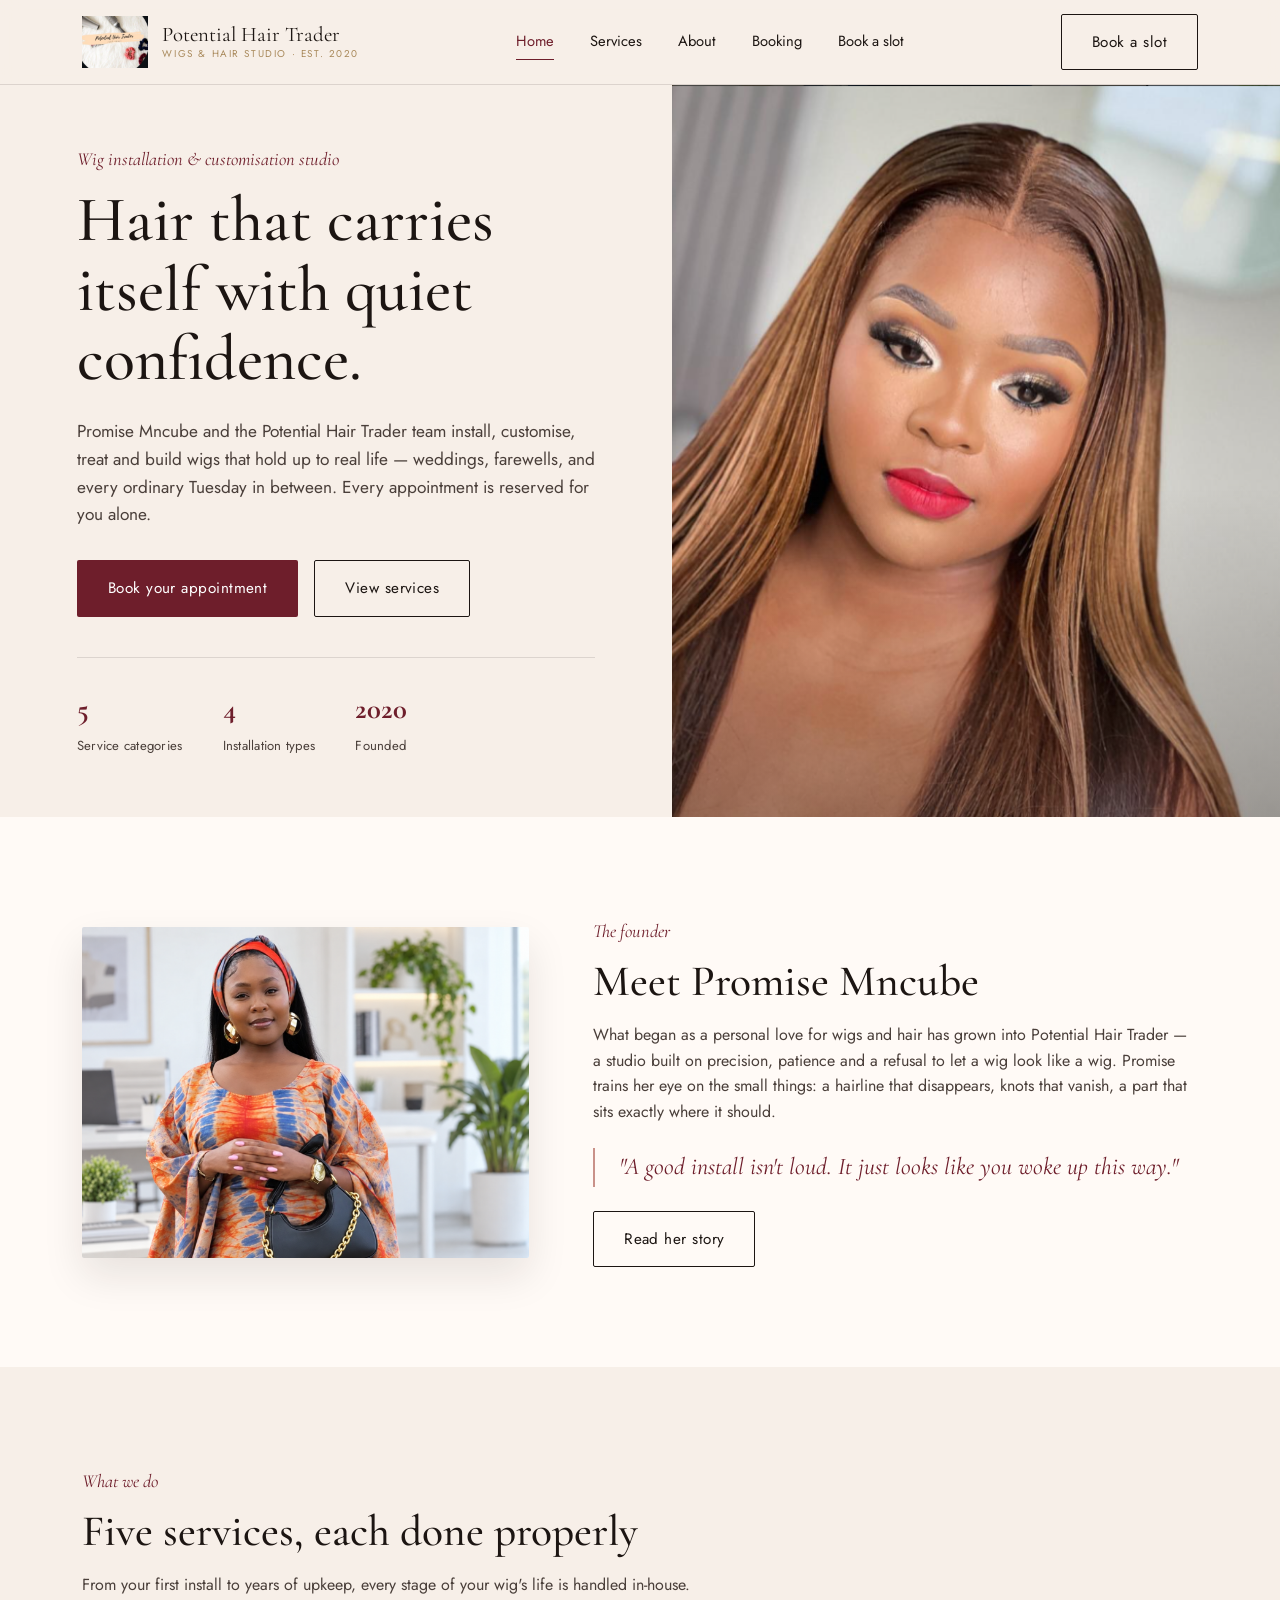
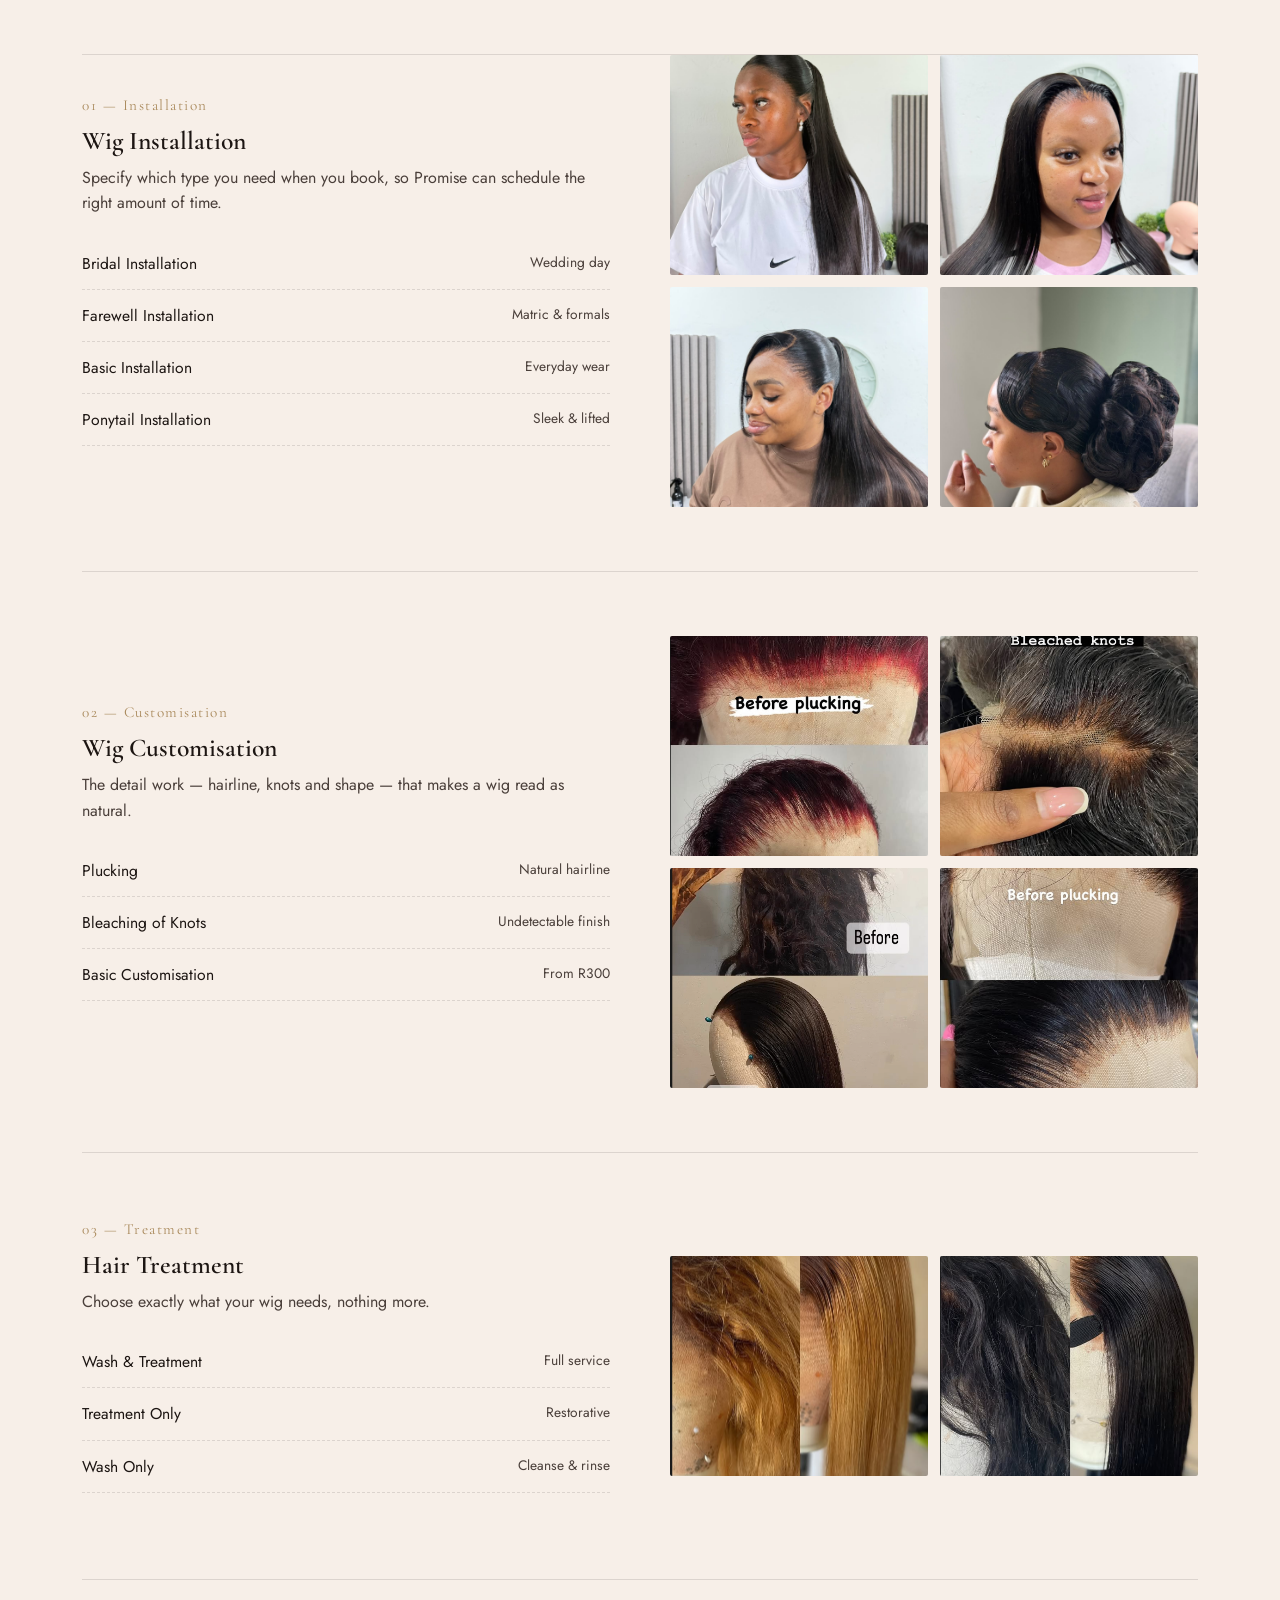
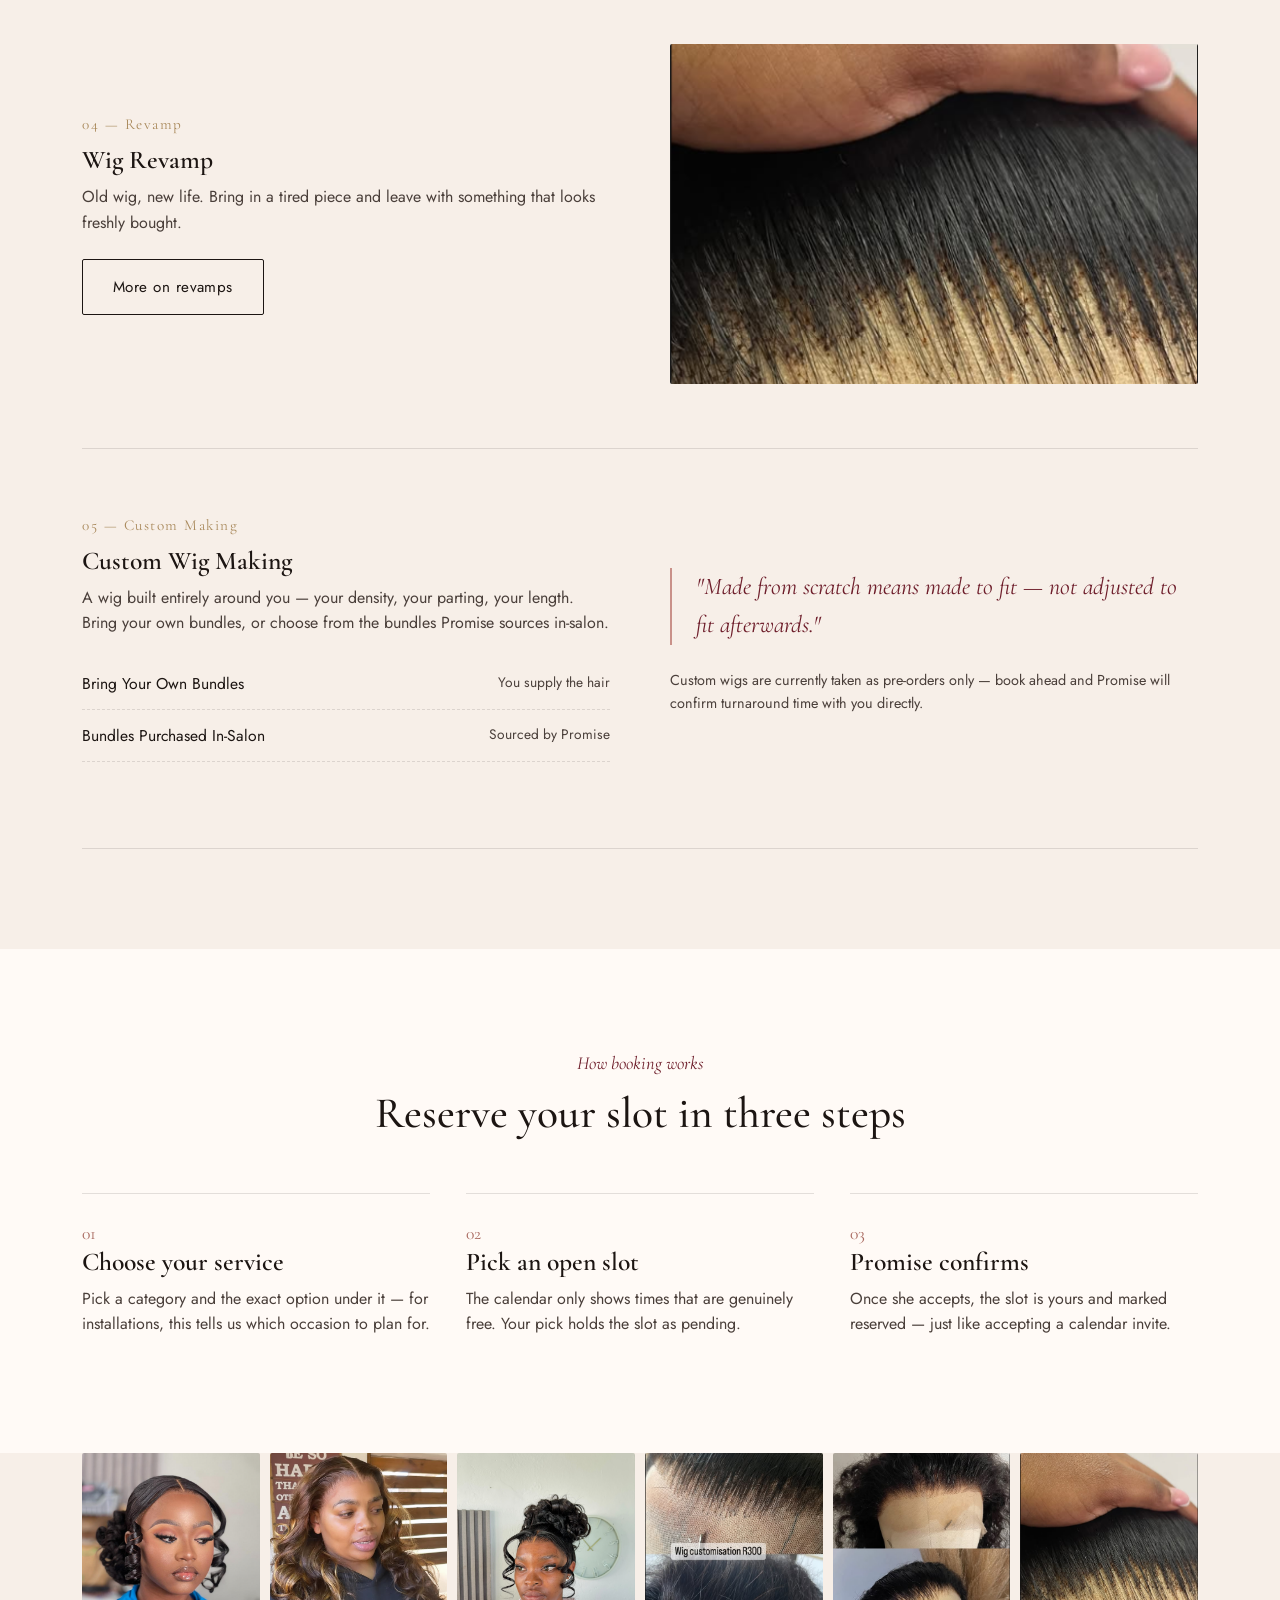
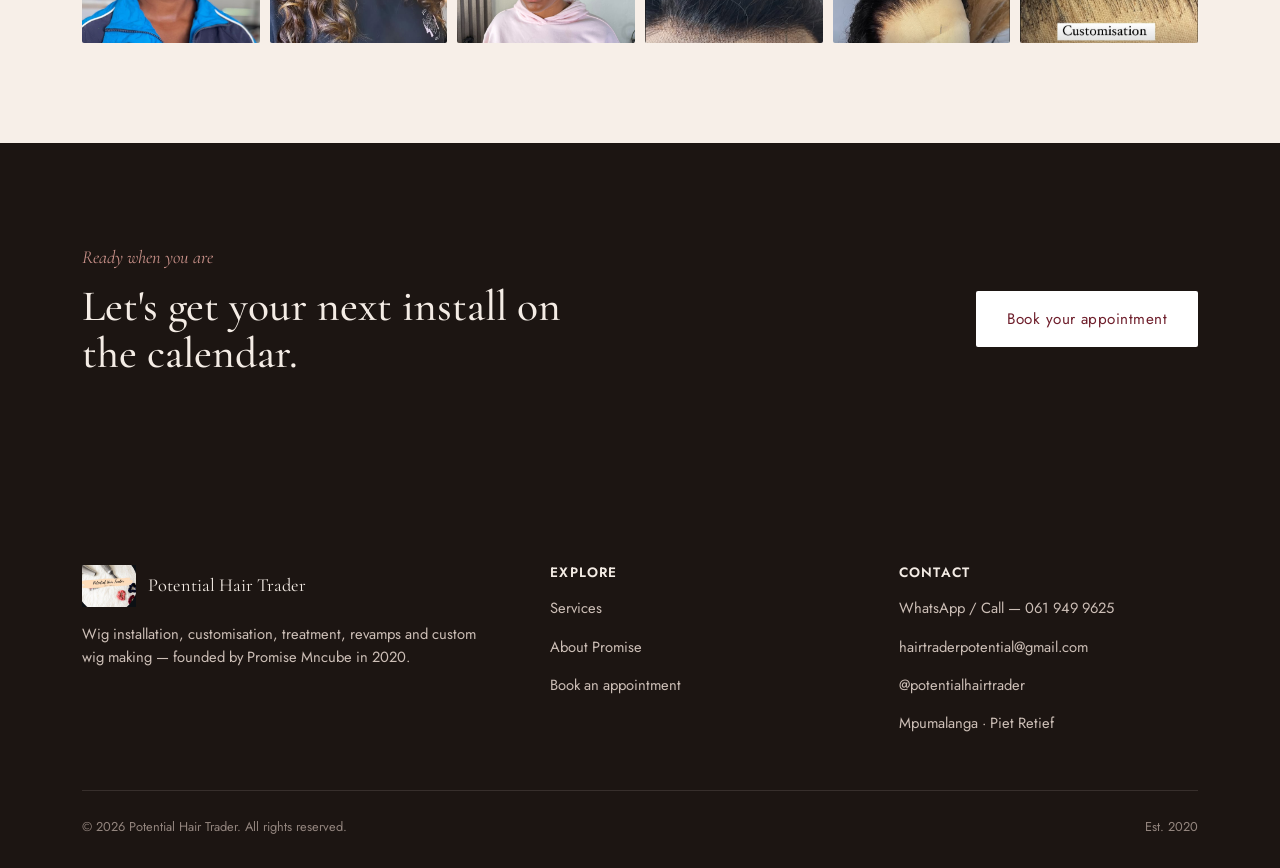
==== commit 17591199: "Update index.html" ====
--- a/index.html
+++ b/index.html
@@ -29,6 +29,7 @@
       <a href="services.html">Services</a>
       <a href="about.html">About</a>
       <a href="booking.html">Booking</a>
+      <a href="booking.html" class="nav-extra">Book a slot</a>
     </nav>
     <div class="nav-cta">
       <a href="booking.html" class="btn btn-outline">Book a slot</a>
--- a/css/style.css
+++ b/css/style.css
@@ -592,3 +592,10 @@
   .site-header, .site-footer, .page-hero, .confirm-actions, #connectionBanner { display:none !important; }
   body { background:#fff; }
 }
+
+/* Wider media grid for sections with more photos (e.g. Installation on services.html) */
+.service-media.wide { grid-template-columns: repeat(3, 1fr); }
+.service-media.wide img { height: 200px; }
+@media (max-width: 720px) {
+  .service-media.wide { grid-template-columns: repeat(2, 1fr); }
+}
